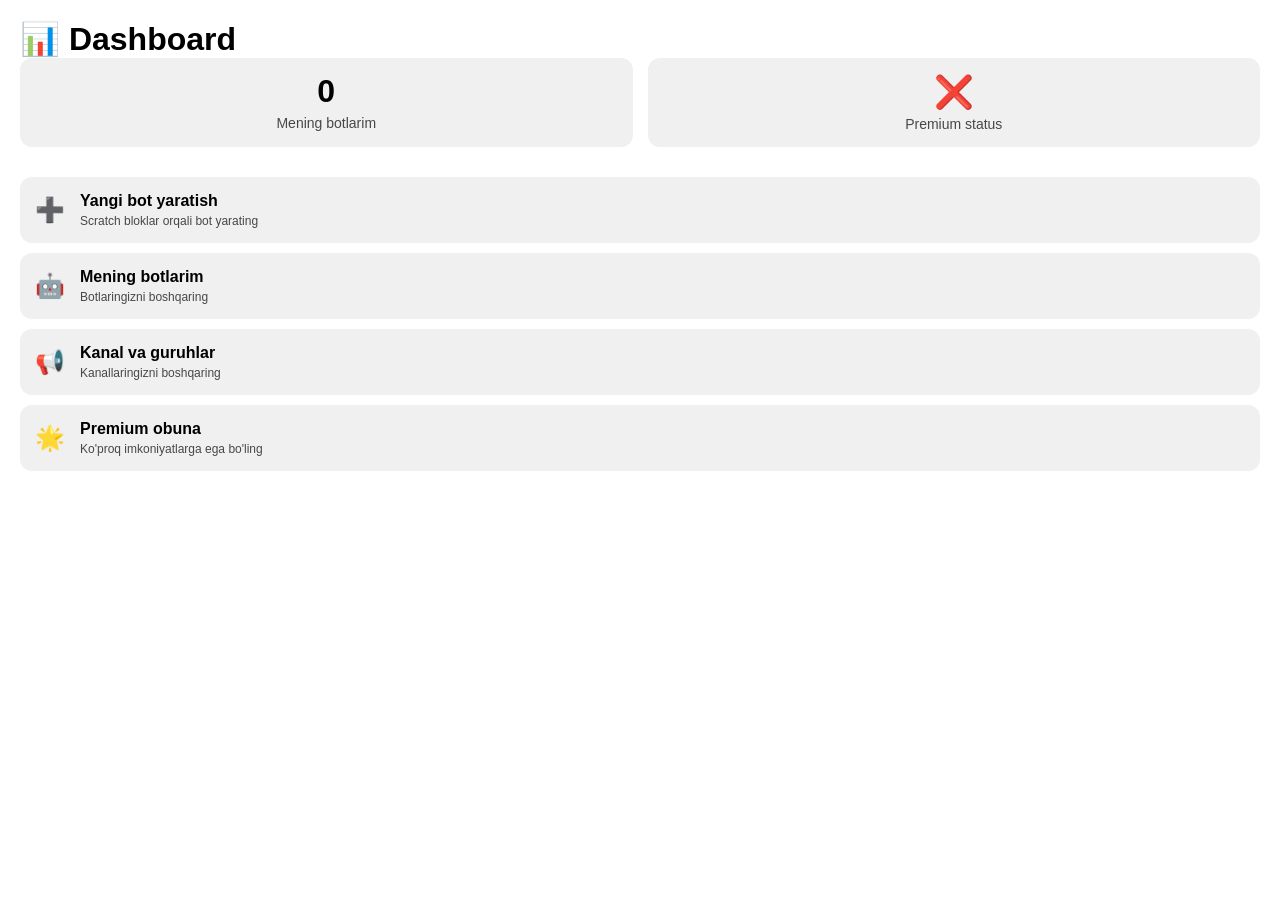
==== dashboard.html @ 876bcf37 "Create dashboard.html" ====
<!DOCTYPE html>
<html>
<head>
    <meta charset="UTF-8">
    <meta name="viewport" content="width=device-width, initial-scale=1.0">
    <title>BotForge - Dashboard</title>
    <script src="https://telegram.org/js/telegram-web-app.js"></script>
    <style>
        * { margin: 0; padding: 0; box-sizing: border-box; }
        body {
            font-family: -apple-system, BlinkMacSystemFont, 'Segoe UI', Roboto, sans-serif;
            background: var(--tg-theme-bg-color, #ffffff);
            color: var(--tg-theme-text-color, #000000);
            padding: 20px;
        }
        .stats {
            display: grid;
            grid-template-columns: repeat(2, 1fr);
            gap: 15px;
            margin-bottom: 30px;
        }
        .stat-card {
            background: var(--tg-theme-secondary-bg-color, #f0f0f0);
            border-radius: 12px;
            padding: 15px;
            text-align: center;
        }
        .stat-number { font-size: 32px; font-weight: bold; }
        .stat-label { font-size: 14px; opacity: 0.7; margin-top: 5px; }
        .menu-item {
            background: var(--tg-theme-secondary-bg-color, #f0f0f0);
            border-radius: 12px;
            padding: 15px;
            margin-bottom: 10px;
            cursor: pointer;
            display: flex;
            align-items: center;
            gap: 15px;
        }
        .menu-icon { font-size: 24px; }
        .menu-text { flex: 1; }
        .menu-title { font-weight: bold; margin-bottom: 4px; }
        .menu-desc { font-size: 12px; opacity: 0.7; }
    </style>
</head>
<body>
    <div class="container">
        <h1>📊 Dashboard</h1>
        
        <div class="stats">
            <div class="stat-card">
                <div class="stat-number" id="botCount">0</div>
                <div class="stat-label">Mening botlarim</div>
            </div>
            <div class="stat-card">
                <div class="stat-number" id="premiumStatus">❌</div>
                <div class="stat-label">Premium status</div>
            </div>
        </div>
        
        <div class="menu-item" onclick="action('newbot')">
            <div class="menu-icon">➕</div>
            <div class="menu-text">
                <div class="menu-title">Yangi bot yaratish</div>
                <div class="menu-desc">Scratch bloklar orqali bot yarating</div>
            </div>
        </div>
        
        <div class="menu-item" onclick="action('mybots')">
            <div class="menu-icon">🤖</div>
            <div class="menu-text">
                <div class="menu-title">Mening botlarim</div>
                <div class="menu-desc">Botlaringizni boshqaring</div>
            </div>
        </div>
        
        <div class="menu-item" onclick="action('channels')">
            <div class="menu-icon">📢</div>
            <div class="menu-text">
                <div class="menu-title">Kanal va guruhlar</div>
                <div class="menu-desc">Kanallaringizni boshqaring</div>
            </div>
        </div>
        
        <div class="menu-item" onclick="action('subscribe')">
            <div class="menu-icon">🌟</div>
            <div class="menu-text">
                <div class="menu-title">Premium obuna</div>
                <div class="menu-desc">Ko'proq imkoniyatlarga ega bo'ling</div>
            </div>
        </div>
    </div>
    
    <script>
        const tg = window.Telegram.WebApp;
        tg.expand();
        tg.ready();
        
        // Ma'lumotlarni yuklash
        fetch('/api/user_stats')
            .then(res => res.json())
            .then(data => {
                document.getElementById('botCount').innerText = data.bot_count || 0;
                document.getElementById('premiumStatus').innerHTML = data.is_premium ? '✅' : '❌';
            });
        
        function action(action_name) {
            tg.sendData(JSON.stringify({
                action: action_name
            }));
            tg.close();
        }
    </script>
</body>
</html>
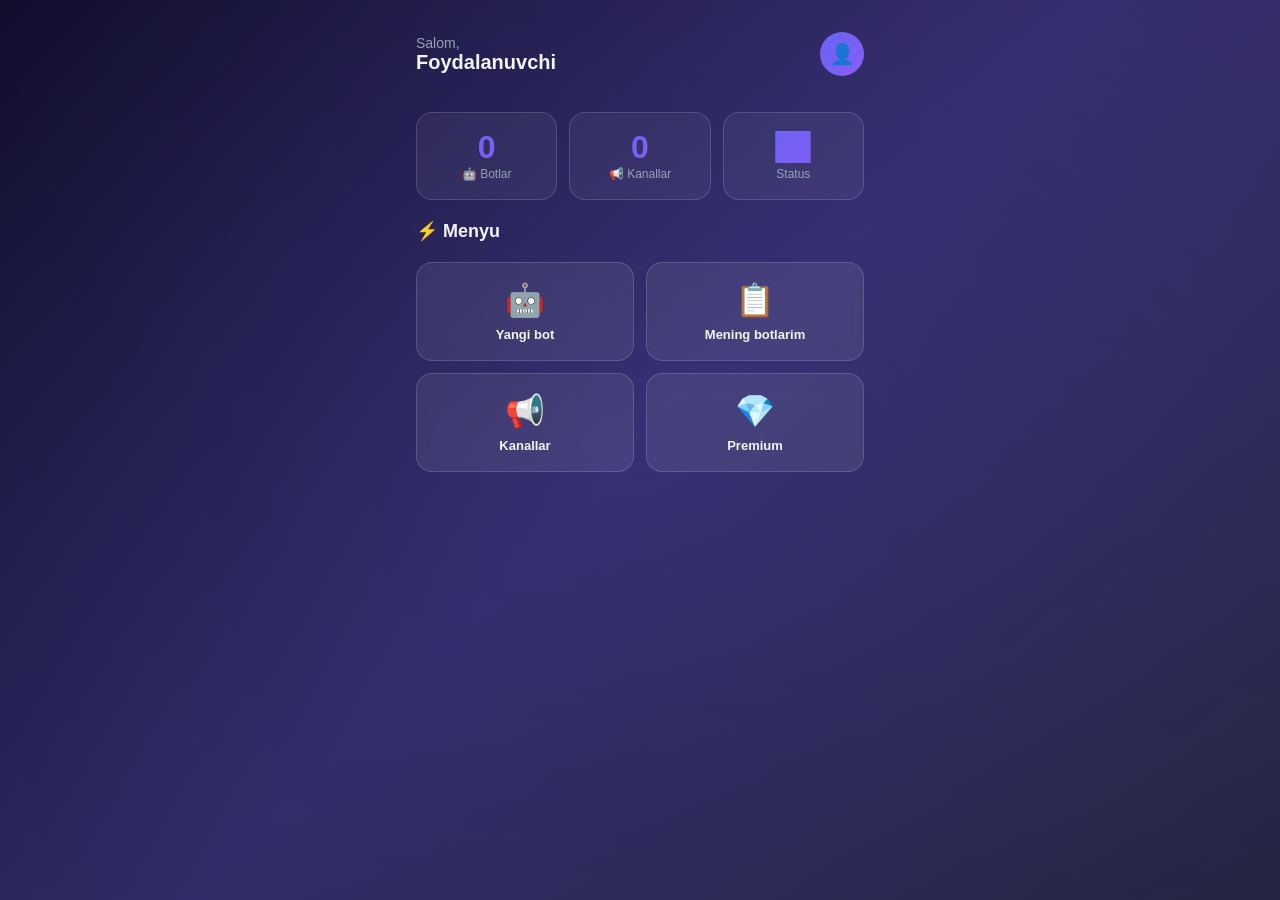
==== commit 698a1071: "Update dashboard.html" ====
--- a/dashboard.html
+++ b/dashboard.html
@@ -1,115 +1,271 @@
 <!DOCTYPE html>
-<html>
+<html lang="uz">
 <head>
     <meta charset="UTF-8">
-    <meta name="viewport" content="width=device-width, initial-scale=1.0">
+    <meta name="viewport" content="width=device-width, initial-scale=1.0, maximum-scale=1.0">
     <title>BotForge - Dashboard</title>
+    <link rel="stylesheet" href="style.css">
     <script src="https://telegram.org/js/telegram-web-app.js"></script>
-    <style>
-        * { margin: 0; padding: 0; box-sizing: border-box; }
-        body {
-            font-family: -apple-system, BlinkMacSystemFont, 'Segoe UI', Roboto, sans-serif;
-            background: var(--tg-theme-bg-color, #ffffff);
-            color: var(--tg-theme-text-color, #000000);
-            padding: 20px;
-        }
-        .stats {
-            display: grid;
-            grid-template-columns: repeat(2, 1fr);
-            gap: 15px;
-            margin-bottom: 30px;
-        }
-        .stat-card {
-            background: var(--tg-theme-secondary-bg-color, #f0f0f0);
-            border-radius: 12px;
-            padding: 15px;
-            text-align: center;
-        }
-        .stat-number { font-size: 32px; font-weight: bold; }
-        .stat-label { font-size: 14px; opacity: 0.7; margin-top: 5px; }
-        .menu-item {
-            background: var(--tg-theme-secondary-bg-color, #f0f0f0);
-            border-radius: 12px;
-            padding: 15px;
-            margin-bottom: 10px;
-            cursor: pointer;
-            display: flex;
-            align-items: center;
-            gap: 15px;
-        }
-        .menu-icon { font-size: 24px; }
-        .menu-text { flex: 1; }
-        .menu-title { font-weight: bold; margin-bottom: 4px; }
-        .menu-desc { font-size: 12px; opacity: 0.7; }
-    </style>
 </head>
 <body>
     <div class="container">
-        <h1>📊 Dashboard</h1>
-        
-        <div class="stats">
+        <!-- Header -->
+        <div class="header">
+            <div>
+                <div style="font-size: 14px; color: var(--text-secondary);">Salom,</div>
+                <div style="font-size: 20px; font-weight: 700;" id="userName">Foydalanuvchi</div>
+            </div>
+            <div id="avatar" style="
+                width: 44px; height: 44px;
+                background: linear-gradient(135deg, var(--primary), var(--secondary));
+                border-radius: 50%;
+                display: flex; align-items: center; justify-content: center;
+                font-size: 20px;
+            ">👤</div>
+        </div>
+
+        <!-- Statistika -->
+        <div style="display: flex; gap: 12px; margin-bottom: 20px;">
             <div class="stat-card">
                 <div class="stat-number" id="botCount">0</div>
-                <div class="stat-label">Mening botlarim</div>
+                <div class="stat-label">🤖 Botlar</div>
             </div>
             <div class="stat-card">
-                <div class="stat-number" id="premiumStatus">❌</div>
-                <div class="stat-label">Premium status</div>
-            </div>
-        </div>
-        
-        <div class="menu-item" onclick="action('newbot')">
-            <div class="menu-icon">➕</div>
-            <div class="menu-text">
-                <div class="menu-title">Yangi bot yaratish</div>
-                <div class="menu-desc">Scratch bloklar orqali bot yarating</div>
-            </div>
-        </div>
-        
-        <div class="menu-item" onclick="action('mybots')">
-            <div class="menu-icon">🤖</div>
-            <div class="menu-text">
-                <div class="menu-title">Mening botlarim</div>
-                <div class="menu-desc">Botlaringizni boshqaring</div>
-            </div>
-        </div>
-        
-        <div class="menu-item" onclick="action('channels')">
-            <div class="menu-icon">📢</div>
-            <div class="menu-text">
-                <div class="menu-title">Kanal va guruhlar</div>
-                <div class="menu-desc">Kanallaringizni boshqaring</div>
-            </div>
-        </div>
-        
-        <div class="menu-item" onclick="action('subscribe')">
-            <div class="menu-icon">🌟</div>
-            <div class="menu-text">
-                <div class="menu-title">Premium obuna</div>
-                <div class="menu-desc">Ko'proq imkoniyatlarga ega bo'ling</div>
-            </div>
-        </div>
+                <div class="stat-number" id="channelCount">0</div>
+                <div class="stat-label">📢 Kanallar</div>
+            </div>
+            <div class="stat-card">
+                <div class="stat-number" id="premiumStatus">🆓</div>
+                <div class="stat-label">Status</div>
+            </div>
+        </div>
+
+        <!-- Premium banner (agar bepul bo'lsa) -->
+        <div id="premiumBanner" class="glass-card" style="
+            margin-bottom: 20px;
+            background: linear-gradient(135deg, rgba(245,158,11,0.15), rgba(217,119,6,0.1));
+            border-color: rgba(245,158,11,0.3);
+            cursor: pointer;
+            display: none;
+        " onclick="window.location.href='payment.html'">
+            <div style="display: flex; align-items: center; gap: 12px;">
+                <div style="font-size: 36px;">💎</div>
+                <div>
+                    <div style="font-weight: 700; margin-bottom: 4px;">Premium oling!</div>
+                    <div style="font-size: 13px; color: var(--text-secondary);">
+                        10 bot • Kanal boshqaruv • $15/oy
+                    </div>
+                </div>
+                <div style="margin-left: auto; color: #fcd34d; font-size: 20px;">→</div>
+            </div>
+        </div>
+
+        <!-- Asosiy menyu -->
+        <div class="section-title">⚡ Menyu</div>
+        <div class="menu-grid">
+            <div class="menu-item" onclick="window.location.href='index.html'">
+                <span class="menu-emoji">🤖</span>
+                <div class="menu-label">Yangi bot</div>
+            </div>
+            <div class="menu-item" onclick="showMyBots()">
+                <span class="menu-emoji">📋</span>
+                <div class="menu-label">Mening botlarim</div>
+            </div>
+            <div class="menu-item" onclick="showChannels()">
+                <span class="menu-emoji">📢</span>
+                <div class="menu-label">Kanallar</div>
+            </div>
+            <div class="menu-item" onclick="window.location.href='payment.html'">
+                <span class="menu-emoji">💎</span>
+                <div class="menu-label">Premium</div>
+            </div>
+        </div>
+
+        <!-- Mening botlarim ro'yxati -->
+        <div id="botsSection" style="display: none;">
+            <div class="section-title">📋 Mening botlarim</div>
+            <div id="botsList">
+                <div class="spinner"></div>
+            </div>
+        </div>
+
+        <!-- Kanallar ro'yxati -->
+        <div id="channelsSection" style="display: none;">
+            <div class="section-title">📢 Mening kanallarim</div>
+            <div id="channelsList">
+                <div class="spinner"></div>
+            </div>
+        </div>
+
+        <div class="bottom-space"></div>
     </div>
-    
+
+    <div class="toast" id="toast"></div>
+
     <script>
         const tg = window.Telegram.WebApp;
         tg.expand();
-        tg.ready();
-        
+
+        const SHEETDB_URL = 'https://sheetdb.io/api/v1/53jj6rji62pdg';
+        const user = tg.initDataUnsafe?.user;
+
+        // Foydalanuvchi nomini ko'rsatish
+        if (user) {
+            document.getElementById('userName').textContent = user.first_name || 'Foydalanuvchi';
+            if (user.username) {
+                document.getElementById('avatar').textContent = user.first_name?.[0]?.toUpperCase() || '👤';
+            }
+        }
+
         // Ma'lumotlarni yuklash
-        fetch('/api/user_stats')
-            .then(res => res.json())
-            .then(data => {
-                document.getElementById('botCount').innerText = data.bot_count || 0;
-                document.getElementById('premiumStatus').innerHTML = data.is_premium ? '✅' : '❌';
-            });
-        
-        function action(action_name) {
-            tg.sendData(JSON.stringify({
-                action: action_name
-            }));
-            tg.close();
-        }
+        async function loadData() {
+            if (!user) return;
+
+            try {
+                // Botlar
+                const botsResp = await fetch(`${SHEETDB_URL}/search?sheet=bots&owner_id=${user.id}`);
+                const bots = await botsResp.json();
+                const activeBots = Array.isArray(bots) ? bots.filter(b => b.status !== 'deleted') : [];
+                document.getElementById('botCount').textContent = activeBots.length;
+
+                // Kanallar
+                const chResp = await fetch(`${SHEETDB_URL}/search?sheet=channels&user_id=${user.id}`);
+                const channels = await chResp.json();
+                const activeChannels = Array.isArray(channels) ? channels.filter(c => c.is_active !== 'false') : [];
+                document.getElementById('channelCount').textContent = activeChannels.length;
+
+                // Premium status
+                const userResp = await fetch(`${SHEETDB_URL}/search?sheet=users&telegram_id=${user.id}`);
+                const users = await userResp.json();
+                if (Array.isArray(users) && users[0]) {
+                    const isPrem = users[0].is_premium === 'true';
+                    document.getElementById('premiumStatus').textContent = isPrem ? '💎' : '🆓';
+                    if (!isPrem) {
+                        document.getElementById('premiumBanner').style.display = 'block';
+                    }
+                    localStorage.setItem(`premium_${user.id}`, isPrem ? 'true' : 'false');
+                }
+
+            } catch (e) {
+                console.error('Ma\'lumot yuklashda xato:', e);
+            }
+        }
+
+        function showMyBots() {
+            const section = document.getElementById('botsSection');
+            const channelsSection = document.getElementById('channelsSection');
+            channelsSection.style.display = 'none';
+
+            if (section.style.display === 'none') {
+                section.style.display = 'block';
+                loadBots();
+            } else {
+                section.style.display = 'none';
+            }
+        }
+
+        function showChannels() {
+            const section = document.getElementById('channelsSection');
+            const botsSection = document.getElementById('botsSection');
+            botsSection.style.display = 'none';
+
+            if (section.style.display === 'none') {
+                section.style.display = 'block';
+                loadChannels();
+            } else {
+                section.style.display = 'none';
+            }
+        }
+
+        async function loadBots() {
+            if (!user) return;
+            const list = document.getElementById('botsList');
+            list.innerHTML = '<div class="spinner"></div>';
+
+            try {
+                const resp = await fetch(`${SHEETDB_URL}/search?sheet=bots&owner_id=${user.id}`);
+                const bots = await resp.json();
+                const active = Array.isArray(bots) ? bots.filter(b => b.status !== 'deleted') : [];
+
+                if (active.length === 0) {
+                    list.innerHTML = `
+                        <div class="glass-card" style="text-align:center;">
+                            <div style="font-size:32px;margin-bottom:8px">🤖</div>
+                            <p style="color:var(--text-secondary)">Hali bot yaratilmagan</p>
+                            <button class="btn btn-primary" style="margin-top:12px;" onclick="window.location.href='index.html'">
+                                ➕ Bot yaratish
+                            </button>
+                        </div>`;
+                    return;
+                }
+
+                const typeEmoji = {button: '🎛', message: '💬', webapp: '🌐'};
+                list.innerHTML = active.map(bot => `
+                    <div class="glass-card" style="margin-bottom:10px;">
+                        <div style="display:flex;align-items:center;gap:10px;">
+                            <div style="font-size:28px;">${typeEmoji[bot.bot_type] || '🤖'}</div>
+                            <div style="flex:1;">
+                                <div style="font-weight:700;">${bot.name}</div>
+                                <div style="font-size:12px;color:var(--text-secondary);">
+                                    ${bot.created_at?.slice(0,10) || ''}
+                                </div>
+                            </div>
+                            <span class="tag ${bot.status === 'active' ? 'tag-success' : 'tag-danger'}">
+                                ${bot.status === 'active' ? '🟢 Aktiv' : '🔴 To\'xtatilgan'}
+                            </span>
+                        </div>
+                    </div>`).join('');
+            } catch(e) {
+                list.innerHTML = '<div class="alert alert-danger">⚠️ Yuklashda xato</div>';
+            }
+        }
+
+        async function loadChannels() {
+            if (!user) return;
+            const list = document.getElementById('channelsList');
+            list.innerHTML = '<div class="spinner"></div>';
+
+            try {
+                const resp = await fetch(`${SHEETDB_URL}/search?sheet=channels&user_id=${user.id}`);
+                const channels = await resp.json();
+                const active = Array.isArray(channels) ? channels.filter(c => c.is_active !== 'false') : [];
+
+                if (active.length === 0) {
+                    list.innerHTML = `
+                        <div class="glass-card" style="text-align:center;">
+                            <div style="font-size:32px;margin-bottom:8px">📢</div>
+                            <p style="color:var(--text-secondary)">Hali kanal qo'shilmagan</p>
+                        </div>`;
+                    return;
+                }
+
+                list.innerHTML = active.map(ch => `
+                    <div class="glass-card" style="margin-bottom:10px;">
+                        <div style="display:flex;align-items:center;gap:10px;">
+                            <div style="font-size:28px;">${ch.channel_type === 'channel' ? '📢' : '👥'}</div>
+                            <div>
+                                <div style="font-weight:700;">${ch.channel_name}</div>
+                                <div style="font-size:12px;color:var(--text-secondary);">${ch.channel_id}</div>
+                            </div>
+                        </div>
+                    </div>`).join('');
+            } catch(e) {
+                list.innerHTML = '<div class="alert alert-danger">⚠️ Yuklashda xato</div>';
+            }
+        }
+
+        function showToast(msg) {
+            const t = document.getElementById('toast');
+            t.textContent = msg;
+            t.classList.add('show');
+            setTimeout(() => t.classList.remove('show'), 3000);
+        }
+
+        // Back button
+        tg.BackButton.show();
+        tg.BackButton.onClick(() => window.location.href = 'index.html');
+
+        loadData();
     </script>
 </body>
 </html>
--- a/style.css
+++ b/style.css
@@ -0,0 +1,473 @@
+/* BotForge - Umumiy stillar - Glassmorphism dizayn */
+
+:root {
+    --primary: #6366f1;
+    --primary-dark: #4f46e5;
+    --secondary: #8b5cf6;
+    --success: #10b981;
+    --danger: #ef4444;
+    --warning: #f59e0b;
+    --dark: #1f2937;
+    --darker: #111827;
+    --light: #f9fafb;
+    --glass: rgba(255, 255, 255, 0.08);
+    --glass-border: rgba(255, 255, 255, 0.15);
+    --glass-hover: rgba(255, 255, 255, 0.12);
+    --text-primary: #f1f5f9;
+    --text-secondary: #94a3b8;
+    --shadow: 0 8px 32px rgba(0, 0, 0, 0.4);
+    --shadow-sm: 0 4px 16px rgba(0, 0, 0, 0.2);
+    --radius: 16px;
+    --radius-sm: 10px;
+    --transition: all 0.3s cubic-bezier(0.4, 0, 0.2, 1);
+}
+
+* {
+    margin: 0;
+    padding: 0;
+    box-sizing: border-box;
+    -webkit-tap-highlight-color: transparent;
+}
+
+body {
+    font-family: -apple-system, BlinkMacSystemFont, 'Segoe UI', 'Roboto', sans-serif;
+    background: linear-gradient(135deg, #0f0c29, #302b63, #24243e);
+    min-height: 100vh;
+    color: var(--text-primary);
+    overflow-x: hidden;
+}
+
+/* Animatsiyali fon */
+body::before {
+    content: '';
+    position: fixed;
+    top: -50%;
+    left: -50%;
+    width: 200%;
+    height: 200%;
+    background: radial-gradient(ellipse at center, rgba(99, 102, 241, 0.1) 0%, transparent 60%),
+                radial-gradient(ellipse at 80% 20%, rgba(139, 92, 246, 0.08) 0%, transparent 50%);
+    animation: bgAnimate 15s ease infinite alternate;
+    pointer-events: none;
+    z-index: 0;
+}
+
+@keyframes bgAnimate {
+    0% { transform: translate(0, 0) rotate(0deg); }
+    100% { transform: translate(-5%, 5%) rotate(5deg); }
+}
+
+/* Konteyner */
+.container {
+    max-width: 480px;
+    margin: 0 auto;
+    padding: 16px;
+    position: relative;
+    z-index: 1;
+}
+
+/* Header */
+.header {
+    display: flex;
+    align-items: center;
+    justify-content: space-between;
+    padding: 16px 0;
+    margin-bottom: 20px;
+}
+
+.logo {
+    display: flex;
+    align-items: center;
+    gap: 10px;
+}
+
+.logo-icon {
+    width: 42px;
+    height: 42px;
+    background: linear-gradient(135deg, var(--primary), var(--secondary));
+    border-radius: 12px;
+    display: flex;
+    align-items: center;
+    justify-content: center;
+    font-size: 22px;
+    box-shadow: 0 4px 15px rgba(99, 102, 241, 0.4);
+}
+
+.logo-text {
+    font-size: 22px;
+    font-weight: 800;
+    background: linear-gradient(135deg, var(--primary), var(--secondary));
+    -webkit-background-clip: text;
+    background-clip: text;
+    color: transparent;
+}
+
+/* Glass karta */
+.glass-card {
+    background: var(--glass);
+    backdrop-filter: blur(12px);
+    -webkit-backdrop-filter: blur(12px);
+    border-radius: var(--radius);
+    border: 1px solid var(--glass-border);
+    padding: 20px;
+    transition: var(--transition);
+    box-shadow: var(--shadow);
+}
+
+.glass-card:hover {
+    background: var(--glass-hover);
+    transform: translateY(-2px);
+    box-shadow: 0 12px 40px rgba(0, 0, 0, 0.4);
+}
+
+/* Bot kartasi */
+.bot-card {
+    background: linear-gradient(135deg, rgba(255,255,255,0.08), rgba(255,255,255,0.04));
+    backdrop-filter: blur(12px);
+    border-radius: 20px;
+    padding: 24px 20px;
+    border: 1px solid rgba(255,255,255,0.15);
+    cursor: pointer;
+    transition: var(--transition);
+    text-align: center;
+    margin-bottom: 14px;
+    position: relative;
+    overflow: hidden;
+}
+
+.bot-card::before {
+    content: '';
+    position: absolute;
+    top: 0;
+    left: 0;
+    right: 0;
+    height: 2px;
+    background: linear-gradient(90deg, var(--primary), var(--secondary));
+    opacity: 0;
+    transition: var(--transition);
+}
+
+.bot-card:hover {
+    transform: translateY(-5px);
+    box-shadow: 0 15px 40px rgba(0, 0, 0, 0.3);
+    border-color: rgba(255,255,255,0.25);
+}
+
+.bot-card:hover::before {
+    opacity: 1;
+}
+
+.bot-card:active {
+    transform: scale(0.97);
+}
+
+.bot-card .card-emoji {
+    font-size: 48px;
+    margin-bottom: 12px;
+    display: block;
+}
+
+.bot-card .card-title {
+    font-size: 18px;
+    font-weight: 700;
+    margin-bottom: 6px;
+    color: var(--text-primary);
+}
+
+.bot-card .card-desc {
+    font-size: 13px;
+    color: var(--text-secondary);
+    line-height: 1.5;
+}
+
+/* Tugmalar */
+.btn {
+    border: none;
+    border-radius: var(--radius-sm);
+    padding: 14px 24px;
+    font-size: 15px;
+    font-weight: 600;
+    cursor: pointer;
+    transition: var(--transition);
+    width: 100%;
+    display: flex;
+    align-items: center;
+    justify-content: center;
+    gap: 8px;
+    outline: none;
+}
+
+.btn-primary {
+    background: linear-gradient(135deg, var(--primary), var(--secondary));
+    color: white;
+    box-shadow: 0 4px 15px rgba(99, 102, 241, 0.35);
+}
+
+.btn-primary:hover {
+    transform: scale(1.02);
+    box-shadow: 0 6px 20px rgba(99, 102, 241, 0.5);
+}
+
+.btn-primary:active {
+    transform: scale(0.98);
+}
+
+.btn-secondary {
+    background: var(--glass);
+    border: 1px solid var(--glass-border);
+    color: var(--text-primary);
+    backdrop-filter: blur(8px);
+}
+
+.btn-secondary:hover {
+    background: var(--glass-hover);
+}
+
+.btn-success {
+    background: linear-gradient(135deg, #10b981, #059669);
+    color: white;
+    box-shadow: 0 4px 15px rgba(16, 185, 129, 0.3);
+}
+
+.btn-danger {
+    background: linear-gradient(135deg, #ef4444, #dc2626);
+    color: white;
+}
+
+/* Stat card */
+.stat-card {
+    background: rgba(255,255,255,0.05);
+    border-radius: var(--radius);
+    padding: 18px;
+    text-align: center;
+    border: 1px solid var(--glass-border);
+    flex: 1;
+}
+
+.stat-number {
+    font-size: 32px;
+    font-weight: 800;
+    background: linear-gradient(135deg, var(--primary), var(--secondary));
+    -webkit-background-clip: text;
+    background-clip: text;
+    color: transparent;
+    line-height: 1;
+}
+
+.stat-label {
+    font-size: 12px;
+    color: var(--text-secondary);
+    margin-top: 4px;
+}
+
+/* Premium badge */
+.premium-badge {
+    display: inline-flex;
+    align-items: center;
+    gap: 4px;
+    background: linear-gradient(135deg, #f59e0b, #d97706);
+    color: white;
+    padding: 4px 10px;
+    border-radius: 20px;
+    font-size: 12px;
+    font-weight: 700;
+}
+
+/* Menyu grid */
+.menu-grid {
+    display: grid;
+    grid-template-columns: 1fr 1fr;
+    gap: 12px;
+    margin: 20px 0;
+}
+
+.menu-item {
+    background: var(--glass);
+    border: 1px solid var(--glass-border);
+    border-radius: var(--radius);
+    padding: 18px 14px;
+    text-align: center;
+    cursor: pointer;
+    transition: var(--transition);
+    backdrop-filter: blur(10px);
+}
+
+.menu-item:hover {
+    background: var(--glass-hover);
+    border-color: var(--primary);
+    transform: translateY(-2px);
+}
+
+.menu-item:active {
+    transform: scale(0.95);
+}
+
+.menu-item .menu-emoji {
+    font-size: 32px;
+    margin-bottom: 8px;
+    display: block;
+}
+
+.menu-item .menu-label {
+    font-size: 13px;
+    font-weight: 600;
+    color: var(--text-primary);
+}
+
+/* Input */
+.input-field {
+    background: rgba(255,255,255,0.06);
+    border: 1px solid var(--glass-border);
+    border-radius: var(--radius-sm);
+    padding: 14px 16px;
+    color: var(--text-primary);
+    font-size: 15px;
+    width: 100%;
+    outline: none;
+    transition: var(--transition);
+}
+
+.input-field:focus {
+    border-color: var(--primary);
+    background: rgba(255,255,255,0.09);
+    box-shadow: 0 0 0 3px rgba(99, 102, 241, 0.2);
+}
+
+.input-field::placeholder {
+    color: var(--text-secondary);
+}
+
+/* Label */
+.label {
+    font-size: 13px;
+    font-weight: 600;
+    color: var(--text-secondary);
+    margin-bottom: 6px;
+    display: block;
+}
+
+.form-group {
+    margin-bottom: 16px;
+}
+
+/* Alert/Xabar */
+.alert {
+    padding: 14px 16px;
+    border-radius: var(--radius-sm);
+    font-size: 14px;
+    display: flex;
+    align-items: flex-start;
+    gap: 10px;
+    margin-bottom: 16px;
+}
+
+.alert-info {
+    background: rgba(99, 102, 241, 0.15);
+    border: 1px solid rgba(99, 102, 241, 0.3);
+    color: #a5b4fc;
+}
+
+.alert-success {
+    background: rgba(16, 185, 129, 0.15);
+    border: 1px solid rgba(16, 185, 129, 0.3);
+    color: #6ee7b7;
+}
+
+.alert-danger {
+    background: rgba(239, 68, 68, 0.15);
+    border: 1px solid rgba(239, 68, 68, 0.3);
+    color: #fca5a5;
+}
+
+.alert-warning {
+    background: rgba(245, 158, 11, 0.15);
+    border: 1px solid rgba(245, 158, 11, 0.3);
+    color: #fcd34d;
+}
+
+/* Section sarlavha */
+.section-title {
+    font-size: 18px;
+    font-weight: 700;
+    margin-bottom: 16px;
+    display: flex;
+    align-items: center;
+    gap: 8px;
+}
+
+/* Loading spinner */
+.spinner {
+    width: 36px;
+    height: 36px;
+    border: 3px solid rgba(255,255,255,0.1);
+    border-top-color: var(--primary);
+    border-radius: 50%;
+    animation: spin 0.8s linear infinite;
+    margin: 20px auto;
+}
+
+@keyframes spin {
+    to { transform: rotate(360deg); }
+}
+
+/* Toast xabar */
+.toast {
+    position: fixed;
+    bottom: 80px;
+    left: 50%;
+    transform: translateX(-50%) translateY(20px);
+    background: rgba(30, 30, 50, 0.95);
+    border: 1px solid var(--glass-border);
+    backdrop-filter: blur(10px);
+    color: white;
+    padding: 12px 20px;
+    border-radius: 30px;
+    font-size: 14px;
+    opacity: 0;
+    transition: all 0.3s ease;
+    z-index: 1000;
+    white-space: nowrap;
+    box-shadow: var(--shadow);
+}
+
+.toast.show {
+    opacity: 1;
+    transform: translateX(-50%) translateY(0);
+}
+
+/* Divider */
+.divider {
+    height: 1px;
+    background: var(--glass-border);
+    margin: 16px 0;
+}
+
+/* Tag / Badge */
+.tag {
+    display: inline-flex;
+    align-items: center;
+    padding: 4px 10px;
+    border-radius: 20px;
+    font-size: 12px;
+    font-weight: 600;
+    gap: 4px;
+}
+
+.tag-primary { background: rgba(99,102,241,0.2); color: #a5b4fc; border: 1px solid rgba(99,102,241,0.3); }
+.tag-success { background: rgba(16,185,129,0.2); color: #6ee7b7; border: 1px solid rgba(16,185,129,0.3); }
+.tag-danger  { background: rgba(239,68,68,0.2); color: #fca5a5; border: 1px solid rgba(239,68,68,0.3); }
+
+/* Scrollbar */
+::-webkit-scrollbar { width: 4px; }
+::-webkit-scrollbar-track { background: transparent; }
+::-webkit-scrollbar-thumb { background: var(--primary); border-radius: 2px; }
+
+/* Bottom padding (mobile) */
+.bottom-space { height: 30px; }
+
+/* Responsive */
+@media (max-width: 360px) {
+    .container { padding: 12px; }
+    .menu-grid { grid-template-columns: 1fr 1fr; gap: 8px; }
+    .bot-card .card-emoji { font-size: 36px; }
+}
